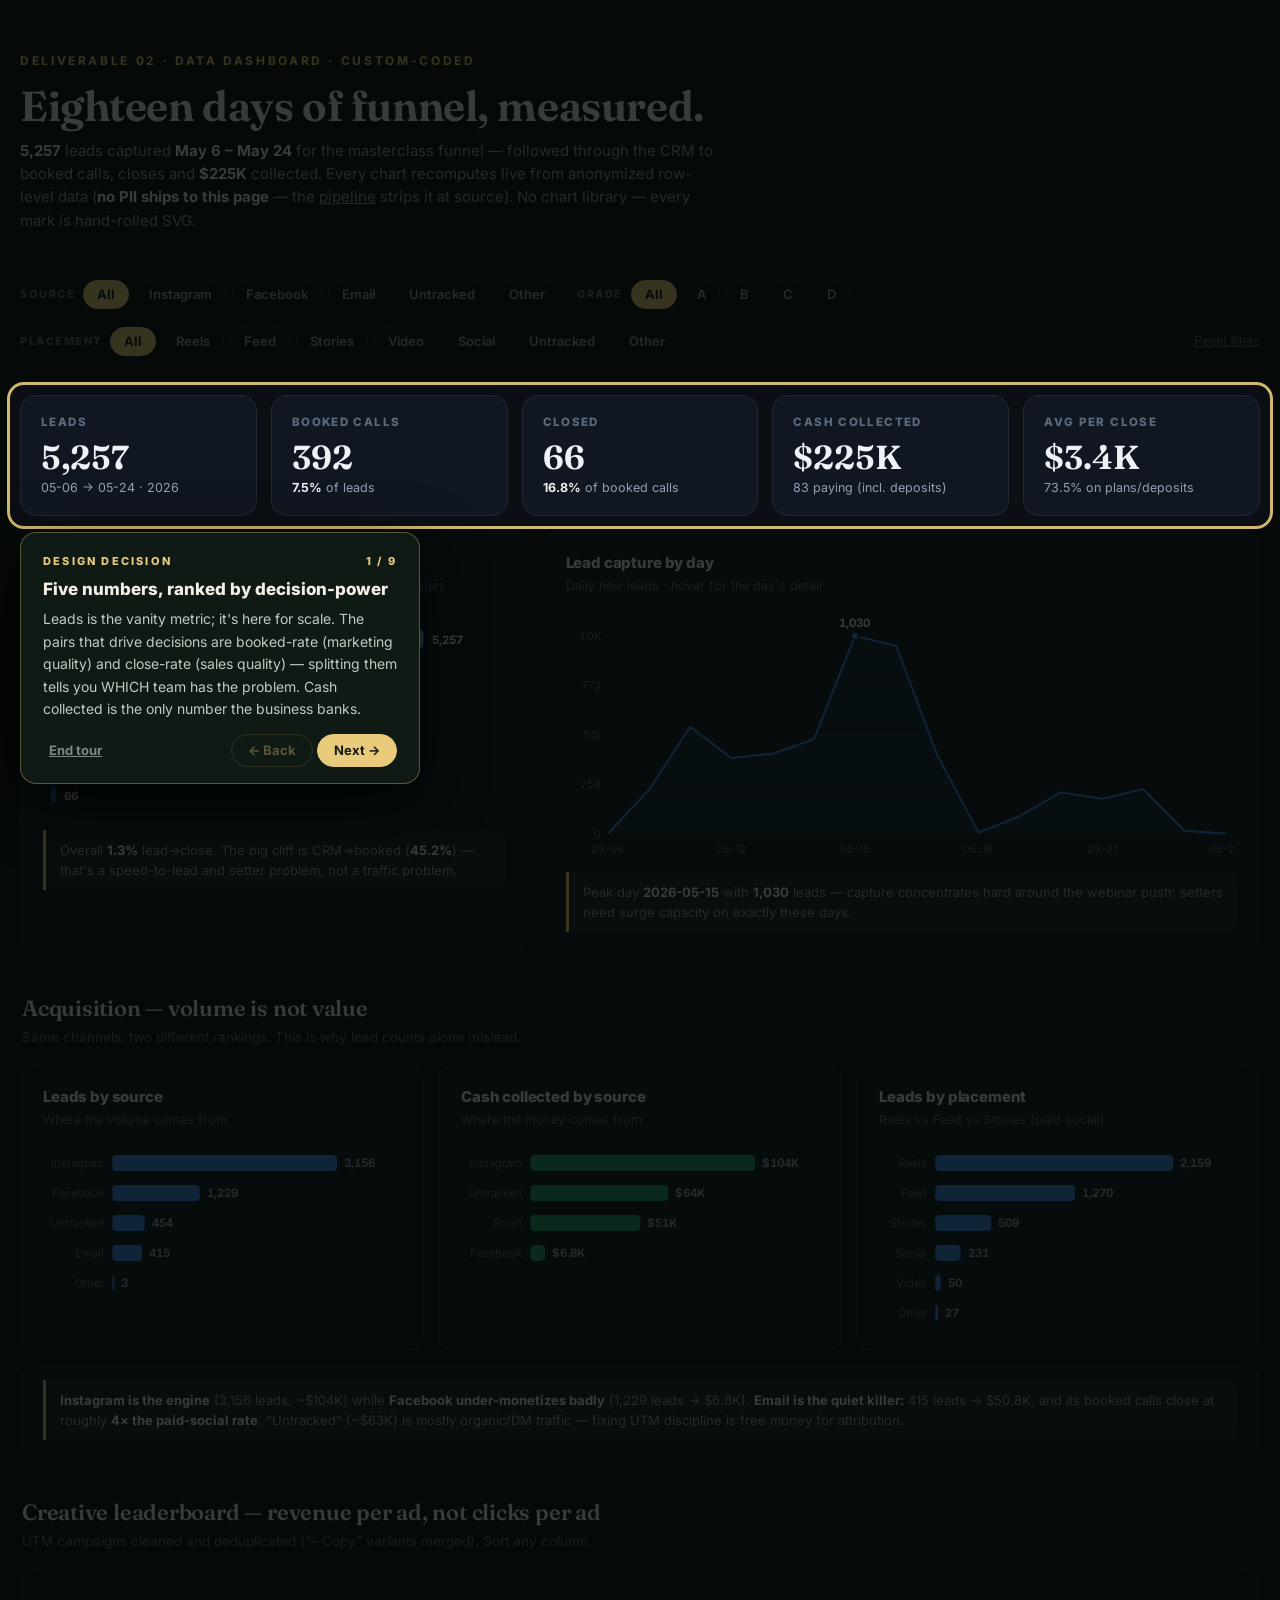
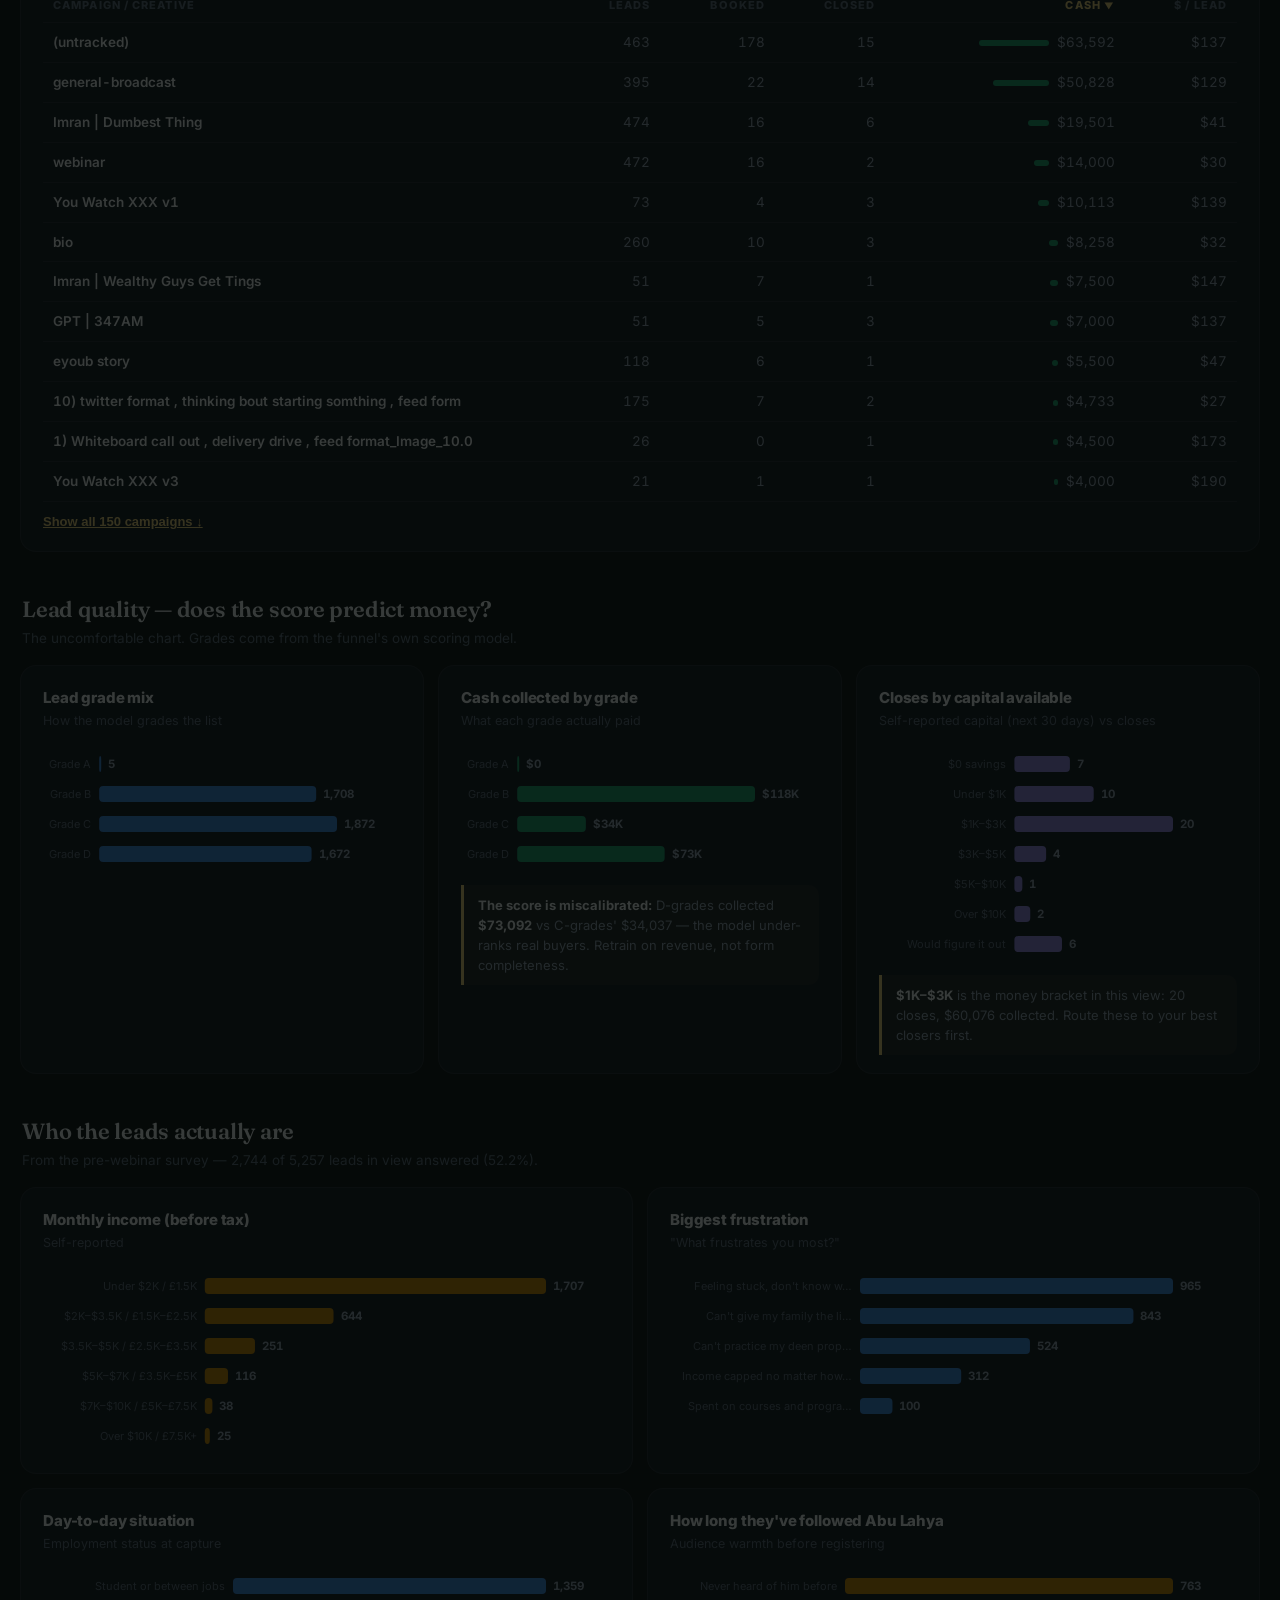
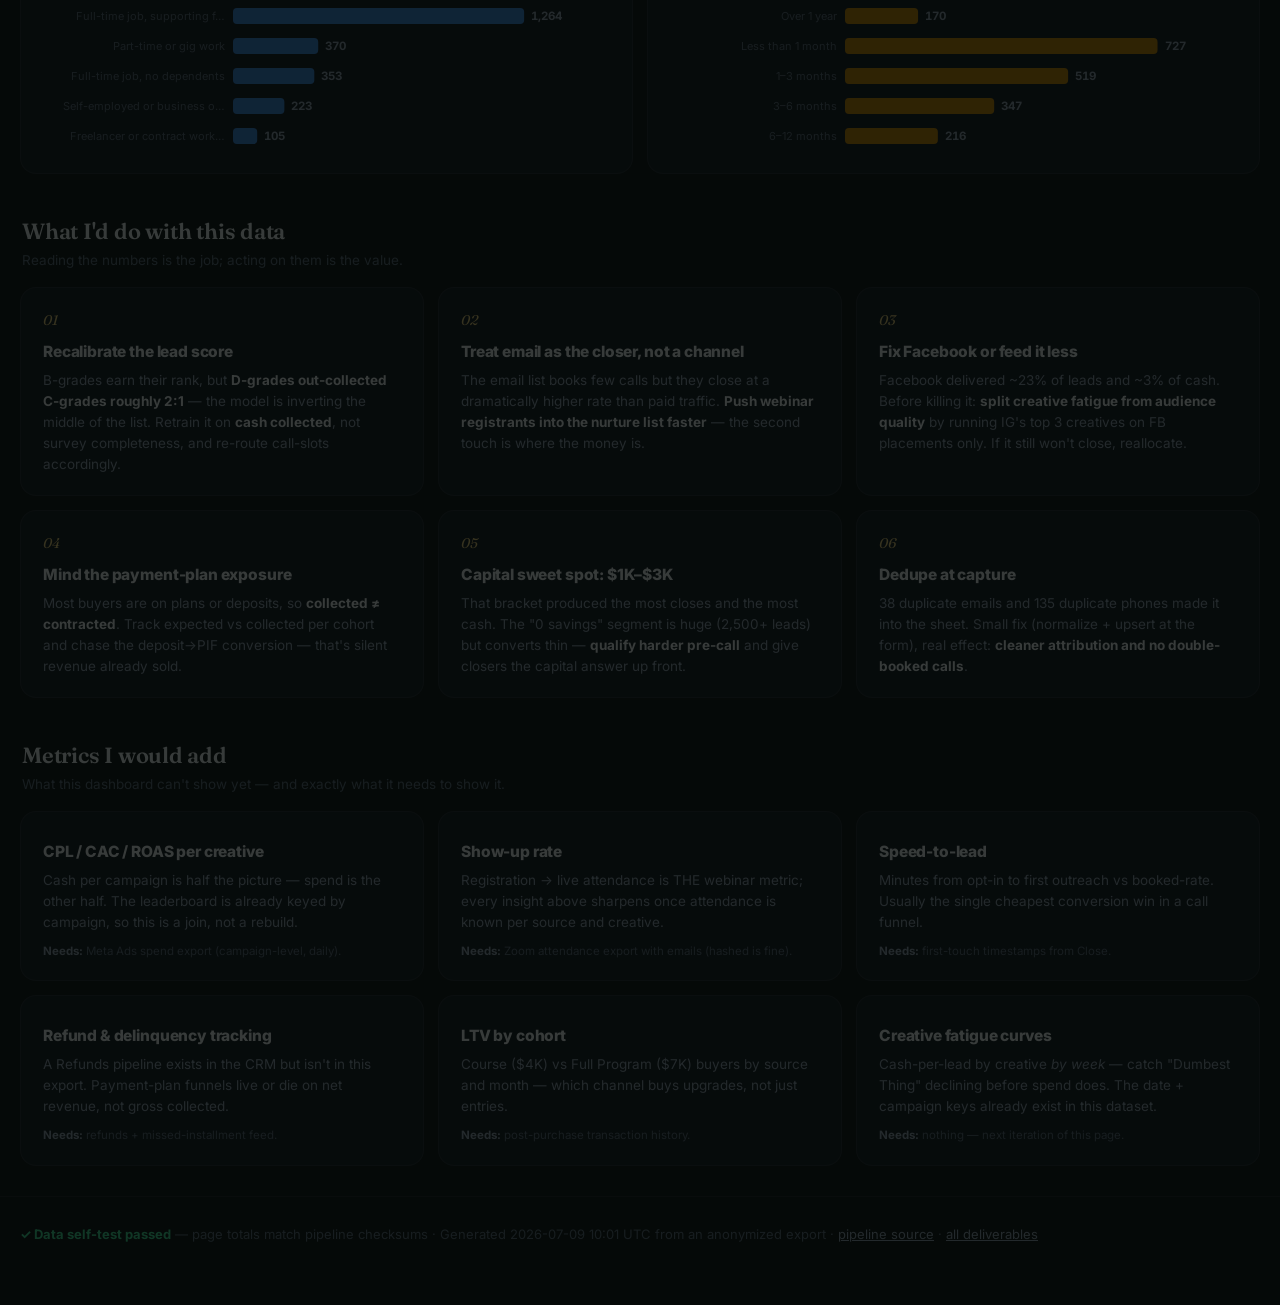
==== site/dashboard/index.html @ 928bebb8 "Dashboard (deliverable 2): custom-coded funnel analytics over anonymized data - pipeline/build_dashb" ====
<!doctype html>
<html lang="en">
<head>
<!--
  Deliverable 02 — Funnel dashboard (custom-coded)
  No chart library, no framework: hand-rolled SVG charts over an anonymized
  row-level dataset (see ../../pipeline/build_dashboard_data.py — PII never
  enters this public repo). All aggregation happens client-side, so the
  filters recompute every chart from raw rows. Palette validated for CVD
  and contrast against this surface with the six-checks validator.
-->
<meta charset="utf-8">
<meta name="viewport" content="width=device-width, initial-scale=1">
<title>Funnel Dashboard — 18 Days, Measured</title>
<meta name="description" content="Interactive funnel dashboard: 5,257 leads, revenue attribution by creative, lead-quality calibration and audience insights — built from scratch.">
<link rel="icon" href="data:image/svg+xml,%3Csvg xmlns='http://www.w3.org/2000/svg' viewBox='0 0 32 32'%3E%3Crect width='32' height='32' rx='7' fill='%230b0f14'/%3E%3Cpath d='M7 22V13m6 9V8m6 14v-6m6 6V11' stroke='%23e9cb7b' stroke-width='3' stroke-linecap='round'/%3E%3C/svg%3E">
<link rel="preconnect" href="https://fonts.googleapis.com">
<link rel="preconnect" href="https://fonts.gstatic.com" crossorigin>
<link href="https://fonts.googleapis.com/css2?family=Fraunces:opsz,wght@9..144,500;9..144,640&family=Inter:wght@400;500;600;700;800&display=swap" rel="stylesheet">
<link rel="stylesheet" href="../landing-page/shared/tour.css">
<style>
:root{
  --bg:#0b0f14; --panel:#111722; --panel-2:#0d1320;
  --ink:#eef1f6; --sec:#93a0b4; --faint:#5c6a7e;
  --accent:#e9cb7b;
  --blue:#3987e5; --aqua:#199e70; --amber:#c98500; --violet:#9085e9; --red:#e66767;
  --line:rgba(233,203,123,.16); --hair:rgba(238,241,246,.07);
  --up:#3ddc97; --down:#e66767;
}
*{box-sizing:border-box;margin:0;padding:0}
html{scroll-behavior:smooth}
@media (prefers-reduced-motion:reduce){html{scroll-behavior:auto}*{animation:none!important;transition:none!important}}
body{background:var(--bg);color:var(--ink);font-family:"Inter",-apple-system,sans-serif;font-size:15.5px;line-height:1.55;-webkit-font-smoothing:antialiased}
svg{display:block}
a{color:inherit}
.wrap{width:min(1240px,100% - 40px);margin-inline:auto}
:focus-visible{outline:2px solid var(--accent);outline-offset:2px;border-radius:4px}

header.page{padding:52px 0 10px}
.eyebrow{font-size:12px;font-weight:700;letter-spacing:.22em;text-transform:uppercase;color:var(--accent)}
h1{font-family:"Fraunces",Georgia,serif;font-weight:640;font-size:clamp(28px,4.2vw,42px);line-height:1.1;letter-spacing:-.01em;margin:12px 0 10px}
.lede{color:var(--sec);max-width:78ch;font-size:15px}
.lede b{color:var(--ink)}

/* filters */
.filters{position:sticky;top:0;z-index:40;background:rgba(11,15,20,.92);backdrop-filter:blur(10px);border-bottom:1px solid var(--hair);padding:12px 0;margin-top:26px}
.filters .row{display:flex;gap:18px;align-items:center;flex-wrap:wrap}
.fgroup{display:flex;gap:6px;align-items:center;flex-wrap:wrap}
.fgroup .lbl{font-size:11px;font-weight:800;letter-spacing:.14em;text-transform:uppercase;color:var(--faint);margin-right:2px}
.chip{font:600 13px/1 "Inter",sans-serif;color:var(--sec);background:none;border:1px solid var(--hair);border-radius:999px;padding:7px 13px;cursor:pointer;transition:all .12s ease}
.chip:hover{color:var(--ink);border-color:var(--line)}
.chip.on{color:#0d1320;background:var(--accent);border-color:var(--accent);font-weight:700}
.reset{margin-left:auto;font-size:12.5px;color:var(--faint);background:none;border:none;cursor:pointer;text-decoration:underline}
.reset:hover{color:var(--sec)}

/* grid + cards */
main{padding:26px 0 30px;display:grid;grid-template-columns:repeat(12,1fr);gap:14px}
.card{grid-column:span 12;background:var(--panel);border:1px solid var(--hair);border-radius:16px;padding:20px 22px 18px;min-width:0}
.card h2{font-size:15px;font-weight:800;letter-spacing:-.01em}
.card .sub{font-size:12.5px;color:var(--faint);margin:2px 0 14px}
.card .insight{margin-top:12px;padding:10px 14px;border-left:3px solid var(--accent);background:rgba(233,203,123,.05);border-radius:0 10px 10px 0;font-size:13px;color:var(--sec)}
.card .insight b{color:var(--ink)}
.span3{grid-column:span 3}.span4{grid-column:span 4}.span5{grid-column:span 5}
.span6{grid-column:span 6}.span7{grid-column:span 7}.span8{grid-column:span 8}

/* KPI tiles */
.kpis{grid-column:span 12;display:grid;grid-template-columns:repeat(5,1fr);gap:14px}
.kpi{background:var(--panel);border:1px solid var(--hair);border-radius:16px;padding:18px 20px}
.kpi .k{font-size:11.5px;font-weight:800;letter-spacing:.12em;text-transform:uppercase;color:var(--faint)}
.kpi .v{font-family:"Fraunces",Georgia,serif;font-weight:640;font-size:clamp(26px,2.6vw,34px);line-height:1.15;margin:6px 0 2px;font-variant-numeric:tabular-nums}
.kpi .s{font-size:12.5px;color:var(--sec)}
.kpi .s b{color:var(--ink)}

/* section headers */
.sect{grid-column:span 12;padding:26px 2px 2px}
.sect h2{font-family:"Fraunces",Georgia,serif;font-weight:600;font-size:22px;letter-spacing:-.01em}
.sect p{font-size:13.5px;color:var(--faint);margin-top:2px}

/* charts */
.chart{position:relative}
.chart svg text{font-family:"Inter",sans-serif}
.axis{font-size:11px;fill:var(--faint)}
.dlabel{font-size:11.5px;font-weight:700;fill:var(--ink);font-variant-numeric:tabular-nums}
.dlabel.out{fill:var(--sec)}
.gridline{stroke:var(--hair);stroke-width:1}
.baseline{stroke:rgba(238,241,246,.16);stroke-width:1}

/* tooltip */
#tip{position:fixed;z-index:80;pointer-events:none;background:#0d1320;border:1px solid var(--line);border-radius:10px;padding:9px 12px;font-size:12.5px;color:var(--sec);box-shadow:0 10px 34px rgba(0,0,0,.5);opacity:0;transition:opacity .1s ease;max-width:280px}
#tip b{color:var(--ink);font-variant-numeric:tabular-nums}
#tip .t{font-weight:700;color:var(--ink);display:block;margin-bottom:2px}

/* leaderboard table */
.tablewrap{overflow-x:auto}
table{width:100%;border-collapse:collapse;font-size:13.5px;min-width:760px}
th{font-size:11px;font-weight:800;letter-spacing:.1em;text-transform:uppercase;color:var(--faint);text-align:right;padding:8px 10px;border-bottom:1px solid var(--hair);cursor:pointer;user-select:none;white-space:nowrap}
th:first-child{text-align:left}
th.on{color:var(--accent)}
th .dir{font-size:9px}
td{padding:9px 10px;border-bottom:1px solid var(--hair);text-align:right;font-variant-numeric:tabular-nums;color:var(--sec);white-space:nowrap}
td:first-child{text-align:left;color:var(--ink);font-weight:600;max-width:340px;overflow:hidden;text-overflow:ellipsis}
td .bar{display:inline-block;height:6px;border-radius:3px;background:var(--aqua);margin-right:8px;vertical-align:middle}
tr:hover td{background:rgba(238,241,246,.02)}
.showmore{margin-top:12px;font-size:13px;font-weight:700;color:var(--accent);background:none;border:none;cursor:pointer;text-decoration:underline}

/* insight + metric cards */
.cards3{grid-column:span 12;display:grid;grid-template-columns:repeat(3,1fr);gap:14px}
.icard{background:var(--panel);border:1px solid var(--hair);border-radius:16px;padding:20px 22px}
.icard .n{font-family:"Fraunces",serif;font-style:italic;color:var(--accent);font-size:14px}
.icard h3{font-size:15.5px;font-weight:800;margin:8px 0 6px;letter-spacing:-.01em}
.icard p{font-size:13.5px;color:var(--sec)}
.icard p b{color:var(--ink)}
.icard .req{margin-top:10px;font-size:11.5px;color:var(--faint)}
.icard .req b{color:var(--sec);font-weight:700}

footer{border-top:1px solid var(--hair);padding:26px 0 60px;color:var(--faint);font-size:13px;line-height:1.7}
footer .ok{color:var(--up);font-weight:700}
footer a{color:var(--sec)}

@media (max-width:1020px){
  .kpis{grid-template-columns:repeat(2,1fr) repeat(2,1fr)}
  .kpis{grid-template-columns:1fr 1fr}
  .span3,.span4,.span5,.span6,.span7,.span8{grid-column:span 12}
  .cards3{grid-template-columns:1fr}
}
</style>
</head>
<body>

<header class="page wrap">
  <p class="eyebrow">Deliverable 02 · Data Dashboard · Custom-coded</p>
  <h1>Eighteen days of funnel, measured.</h1>
  <p class="lede">
    <b id="m-leads-h">5,257</b> leads captured <b id="m-range">May 6 – 24</b> for the masterclass funnel —
    followed through the CRM to booked calls, closes and <b id="m-cash-h">$225K</b> collected.
    Every chart recomputes live from anonymized row-level data (<b>no PII ships to this page</b> — the
    <a href="https://github.com/Kalajar2000/test-task-upwork/blob/claude/upwork-lead-gen-system-oouaha/pipeline/build_dashboard_data.py">pipeline</a> strips it at source).
    No chart library — every mark is hand-rolled SVG.
  </p>
</header>

<div class="filters">
  <div class="wrap row">
    <div class="fgroup" id="f-source"><span class="lbl">Source</span></div>
    <div class="fgroup" id="f-grade"><span class="lbl">Grade</span></div>
    <div class="fgroup" id="f-medium"><span class="lbl">Placement</span></div>
    <button class="reset" id="f-reset">Reset filters</button>
  </div>
</div>

<main class="wrap">

  <!-- KPI row -->
  <div class="kpis" id="kpis"></div>

  <!-- funnel + time -->
  <div class="card span5" id="c-funnel">
    <h2>The funnel</h2>
    <p class="sub">Lead → CRM → booked call → closed · conversion between stages</p>
    <div class="chart" id="ch-funnel"></div>
    <p class="insight" id="in-funnel"></p>
  </div>
  <div class="card span7" id="c-daily">
    <h2>Lead capture by day</h2>
    <p class="sub">Daily new leads · hover for the day's detail</p>
    <div class="chart" id="ch-daily"></div>
    <p class="insight" id="in-daily"></p>
  </div>

  <!-- acquisition -->
  <div class="sect"><h2>Acquisition — volume is not value</h2><p>Same channels, two different rankings. This is why lead counts alone mislead.</p></div>
  <div class="card span4">
    <h2>Leads by source</h2>
    <p class="sub">Where the volume comes from</p>
    <div class="chart" id="ch-src-leads"></div>
  </div>
  <div class="card span4">
    <h2>Cash collected by source</h2>
    <p class="sub">Where the money comes from</p>
    <div class="chart" id="ch-src-cash"></div>
  </div>
  <div class="card span4">
    <h2>Leads by placement</h2>
    <p class="sub">Reels vs Feed vs Stories (paid social)</p>
    <div class="chart" id="ch-medium"></div>
  </div>
  <div class="card" id="c-srcinsight" style="padding-top:14px;padding-bottom:14px">
    <p class="insight" id="in-source" style="margin-top:0"></p>
  </div>

  <!-- creative leaderboard -->
  <div class="sect"><h2>Creative leaderboard — revenue per ad, not clicks per ad</h2><p>UTM campaigns cleaned and deduplicated ("– Copy" variants merged). Sort any column.</p></div>
  <div class="card" id="c-board">
    <div class="tablewrap"><table id="board"></table></div>
    <button class="showmore" id="board-more">Show all campaigns ↓</button>
  </div>

  <!-- lead quality -->
  <div class="sect"><h2>Lead quality — does the score predict money?</h2><p>The uncomfortable chart. Grades come from the funnel's own scoring model.</p></div>
  <div class="card span4">
    <h2>Lead grade mix</h2>
    <p class="sub">How the model grades the list</p>
    <div class="chart" id="ch-grades"></div>
  </div>
  <div class="card span4">
    <h2>Cash collected by grade</h2>
    <p class="sub">What each grade actually paid</p>
    <div class="chart" id="ch-grade-cash"></div>
    <p class="insight" id="in-grade"></p>
  </div>
  <div class="card span4">
    <h2>Closes by capital available</h2>
    <p class="sub">Self-reported capital (next 30 days) vs closes</p>
    <div class="chart" id="ch-capital"></div>
    <p class="insight" id="in-capital"></p>
  </div>

  <!-- audience -->
  <div class="sect"><h2>Who the leads actually are</h2><p id="survey-n">From the pre-webinar survey.</p></div>
  <div class="card span6">
    <h2>Monthly income (before tax)</h2>
    <p class="sub">Self-reported</p>
    <div class="chart" id="ch-income"></div>
  </div>
  <div class="card span6">
    <h2>Biggest frustration</h2>
    <p class="sub">"What frustrates you most?"</p>
    <div class="chart" id="ch-frust"></div>
  </div>
  <div class="card span6">
    <h2>Day-to-day situation</h2>
    <p class="sub">Employment status at capture</p>
    <div class="chart" id="ch-day"></div>
  </div>
  <div class="card span6">
    <h2>How long they've followed Abu Lahya</h2>
    <p class="sub">Audience warmth before registering</p>
    <div class="chart" id="ch-follow"></div>
  </div>

  <!-- what I'd do -->
  <div class="sect"><h2>What I'd do with this data</h2><p>Reading the numbers is the job; acting on them is the value.</p></div>
  <div class="cards3">
    <div class="icard"><span class="n">01</span><h3>Recalibrate the lead score</h3>
      <p>B-grades earn their rank, but <b>D-grades out-collected C-grades roughly 2:1</b> — the model is inverting the middle of the list. Retrain it on <b>cash collected</b>, not survey completeness, and re-route call-slots accordingly.</p></div>
    <div class="icard"><span class="n">02</span><h3>Treat email as the closer, not a channel</h3>
      <p>The email list books few calls but they close at a dramatically higher rate than paid traffic. <b>Push webinar registrants into the nurture list faster</b> — the second touch is where the money is.</p></div>
    <div class="icard"><span class="n">03</span><h3>Fix Facebook or feed it less</h3>
      <p>Facebook delivered ~23% of leads and ~3% of cash. Before killing it: <b>split creative fatigue from audience quality</b> by running IG's top 3 creatives on FB placements only. If it still won't close, reallocate.</p></div>
    <div class="icard"><span class="n">04</span><h3>Mind the payment-plan exposure</h3>
      <p>Most buyers are on plans or deposits, so <b>collected ≠ contracted</b>. Track expected vs collected per cohort and chase the deposit→PIF conversion — that's silent revenue already sold.</p></div>
    <div class="icard"><span class="n">05</span><h3>Capital sweet spot: $1K–$3K</h3>
      <p>That bracket produced the most closes and the most cash. The "0 savings" segment is huge (2,500+ leads) but converts thin — <b>qualify harder pre-call</b> and give closers the capital answer up front.</p></div>
    <div class="icard"><span class="n">06</span><h3>Dedupe at capture</h3>
      <p><span id="m-dupes">38 duplicate emails and 135 duplicate phones</span> made it into the sheet. Small fix (normalize + upsert at the form), real effect: <b>cleaner attribution and no double-booked calls</b>.</p></div>
  </div>

  <!-- metrics I'd add -->
  <div class="sect"><h2>Metrics I would add</h2><p>What this dashboard can't show yet — and exactly what it needs to show it.</p></div>
  <div class="cards3">
    <div class="icard"><h3>CPL / CAC / ROAS per creative</h3><p>Cash per campaign is half the picture — spend is the other half. The leaderboard is already keyed by campaign, so this is a join, not a rebuild.</p><p class="req"><b>Needs:</b> Meta Ads spend export (campaign-level, daily).</p></div>
    <div class="icard"><h3>Show-up rate</h3><p>Registration → live attendance is THE webinar metric; every insight above sharpens once attendance is known per source and creative.</p><p class="req"><b>Needs:</b> Zoom attendance export with emails (hashed is fine).</p></div>
    <div class="icard"><h3>Speed-to-lead</h3><p>Minutes from opt-in to first outreach vs booked-rate. Usually the single cheapest conversion win in a call funnel.</p><p class="req"><b>Needs:</b> first-touch timestamps from Close.</p></div>
    <div class="icard"><h3>Refund & delinquency tracking</h3><p>A Refunds pipeline exists in the CRM but isn't in this export. Payment-plan funnels live or die on net revenue, not gross collected.</p><p class="req"><b>Needs:</b> refunds + missed-installment feed.</p></div>
    <div class="icard"><h3>LTV by cohort</h3><p>Course ($4K) vs Full Program ($7K) buyers by source and month — which channel buys upgrades, not just entries.</p><p class="req"><b>Needs:</b> post-purchase transaction history.</p></div>
    <div class="icard"><h3>Creative fatigue curves</h3><p>Cash-per-lead by creative <i>by week</i> — catch "Dumbest Thing" declining before spend does. The date + campaign keys already exist in this dataset.</p><p class="req"><b>Needs:</b> nothing — next iteration of this page.</p></div>
  </div>

</main>

<footer>
  <div class="wrap">
    <span id="selftest">Running data self-test…</span> ·
    Generated <span id="m-gen"></span> from an anonymized export ·
    <a href="https://github.com/Kalajar2000/test-task-upwork/blob/claude/upwork-lead-gen-system-oouaha/pipeline/build_dashboard_data.py">pipeline source</a> ·
    <a href="../">all deliverables</a>
  </div>
</footer>

<div id="tip"></div>

<script>
(async function(){
"use strict";

/* ============ data ============ */
const DATA = await fetch("./data.json").then(r => r.json());
const ROWS = DATA.rows, META = DATA.meta;

/* self-test: page must agree with the pipeline */
(function selfTest(){
  const c = META.checksum;
  const ok = ROWS.length === c.leads
    && ROWS.reduce((a,r)=>a+r.bk,0) === c.booked
    && ROWS.reduce((a,r)=>a+r.cl,0) === c.closed
    && Math.round(ROWS.reduce((a,r)=>a+r.cash,0)) === c.cash;
  const el = document.getElementById("selftest");
  el.innerHTML = ok ? '<span class="ok">✓ Data self-test passed</span> — page totals match pipeline checksums'
                    : '⚠ Data self-test FAILED — totals differ from pipeline checksums';
})();

document.getElementById("m-gen").textContent = META.generated_utc;
document.getElementById("m-dupes").textContent =
  META.dupes.emails + " duplicate emails and " + META.dupes.phones + " duplicate phones";

/* ============ helpers ============ */
const fmt = n => n.toLocaleString("en-US");
const money = n => "$" + Math.round(n).toLocaleString("en-US");
const moneyK = n => n >= 1000 ? "$" + (n/1000).toFixed(n >= 10000 ? 0 : 1) + "K" : "$" + Math.round(n);
const pct = (a,b) => b ? (100*a/b).toFixed(1) + "%" : "–";
const esc = s => String(s).replace(/[&<>"]/g, c => ({"&":"&amp;","<":"&lt;",">":"&gt;",'"':"&quot;"}[c]));
const BLUE="#3987e5", AQUA="#199e70", AMBER="#c98500", VIOLET="#9085e9";
const ORDINAL=["#86b6ef","#5598e7","#3987e5","#256abf"]; // dark-safe ordinal ramp

/* tooltip */
const tip = document.getElementById("tip");
function showTip(html, x, y){
  tip.innerHTML = html; tip.style.opacity = 1;
  const w = tip.offsetWidth, h = tip.offsetHeight;
  tip.style.left = Math.min(x + 14, innerWidth - w - 10) + "px";
  tip.style.top  = (y - h - 12 < 8 ? y + 16 : y - h - 12) + "px";
}
const hideTip = () => tip.style.opacity = 0;

/* generic horizontal bar chart */
function barsH(el, items, opts={}){
  const o = Object.assign({color:BLUE, vfmt:fmt, height:null, tip:null}, opts);
  const W = el.clientWidth || 400, rowH = 30, pad = 4;
  const H = o.height || items.length * rowH + pad*2;
  const max = Math.max(...items.map(i=>i.v), 1);
  const labelW = Math.min(190, Math.max(...items.map(i=>i.label.length))*6.6+10);
  const barMax = W - labelW - 64;
  let s = `<svg viewBox="0 0 ${W} ${H}" width="100%" role="img">`;
  items.forEach((it,i)=>{
    const y = pad + i*rowH, bw = Math.max(2, it.v/max*barMax);
    s += `<text class="axis" x="${labelW-8}" y="${y+rowH/2+4}" text-anchor="end">${esc(it.label.length>28?it.label.slice(0,27)+"…":it.label)}</text>`;
    s += `<rect data-i="${i}" x="${labelW}" y="${y+7}" width="${bw}" height="${rowH-14}" rx="4" fill="${it.color||o.color}"/>`;
    s += `<text class="dlabel out" x="${labelW+bw+7}" y="${y+rowH/2+4}">${o.vfmt(it.v)}</text>`;
  });
  s += `</svg>`;
  el.innerHTML = s;
  el.querySelectorAll("rect").forEach(r=>{
    r.addEventListener("mousemove", e=>{
      const it = items[+r.dataset.i];
      showTip(o.tip ? o.tip(it) : `<span class="t">${esc(it.label)}</span><b>${o.vfmt(it.v)}</b>`, e.clientX, e.clientY);
    });
    r.addEventListener("mouseleave", hideTip);
  });
}

/* funnel (horizontal ordinal bars with stage conversion) */
function funnel(el, stages){
  const W = el.clientWidth || 400, rowH = 52, H = stages.length*rowH;
  const max = stages[0].v || 1, labelW = 8, barMax = W - 90;
  let s = `<svg viewBox="0 0 ${W} ${H}" width="100%" role="img">`;
  stages.forEach((st,i)=>{
    const y = i*rowH, bw = Math.max(3, st.v/max*barMax);
    s += `<text class="axis" x="${labelW}" y="${y+13}">${esc(st.label)}${i>0?` · <tspan class="axis" fill="#93a0b4">${pct(st.v, stages[i-1].v)} of prev</tspan>`:""}</text>`;
    s += `<rect data-i="${i}" x="${labelW}" y="${y+20}" width="${bw}" height="18" rx="4" fill="${ORDINAL[i]}"/>`;
    s += `<text class="dlabel" x="${labelW+bw+8}" y="${y+34}">${fmt(st.v)}</text>`;
  });
  s += `</svg>`;
  el.innerHTML = s;
  el.querySelectorAll("rect").forEach(r=>{
    r.addEventListener("mousemove", e=>{
      const i = +r.dataset.i, st = stages[i];
      showTip(`<span class="t">${esc(st.label)}</span><b>${fmt(st.v)}</b> leads${i>0?`<br>${pct(st.v,stages[i-1].v)} of previous stage<br>${pct(st.v,stages[0].v)} of all leads`:""}`, e.clientX, e.clientY);
    });
    r.addEventListener("mouseleave", hideTip);
  });
}

/* daily line/area with crosshair */
function lineChart(el, pts){
  const W = el.clientWidth || 640, H = 250, padL = 42, padR = 12, padT = 26, padB = 26;
  const max = Math.max(...pts.map(p=>p.v), 1);
  const iw = W - padL - padR, ih = H - padT - padB;
  const x = i => padL + (pts.length===1 ? iw/2 : i/(pts.length-1)*iw);
  const y = v => padT + ih - v/max*ih;
  const ticks = 4;
  let s = `<svg viewBox="0 0 ${W} ${H}" width="100%" role="img">`;
  for(let t=0;t<=ticks;t++){
    const v = max*t/ticks, yy = y(v);
    s += `<line class="gridline" x1="${padL}" x2="${W-padR}" y1="${yy}" y2="${yy}"/>`;
    s += `<text class="axis" x="${padL-7}" y="${yy+4}" text-anchor="end">${v>=1000?(v/1000).toFixed(1)+"K":Math.round(v)}</text>`;
  }
  const path = pts.map((p,i)=>`${i?"L":"M"}${x(i).toFixed(1)},${y(p.v).toFixed(1)}`).join("");
  s += `<path d="${path}L${x(pts.length-1)},${y(0)}L${x(0)},${y(0)}Z" fill="${BLUE}" opacity=".12"/>`;
  s += `<path d="${path}" fill="none" stroke="${BLUE}" stroke-width="2" stroke-linejoin="round"/>`;
  pts.forEach((p,i)=>{ if(p.v===max) s += `<circle cx="${x(i)}" cy="${y(p.v)}" r="4" fill="${BLUE}" stroke="var(--panel)" stroke-width="2"/><text class="dlabel" x="${x(i)}" y="${y(p.v)-9}" text-anchor="middle">${fmt(p.v)}</text>`; });
  const lblEvery = Math.ceil(pts.length/7);
  pts.forEach((p,i)=>{ if(i%lblEvery===0||i===pts.length-1) s += `<text class="axis" x="${x(i)}" y="${H-7}" text-anchor="middle">${p.label.slice(5)}</text>`; });
  s += `<line id="ch-cross" x1="0" x2="0" y1="${padT}" y2="${padT+ih}" stroke="rgba(238,241,246,.25)" stroke-width="1" opacity="0"/>`;
  s += `<circle id="ch-dot" r="4" fill="${BLUE}" stroke="#0b0f14" stroke-width="2" opacity="0"/>`;
  s += `<rect x="${padL}" y="${padT}" width="${iw}" height="${ih}" fill="transparent"/>`;
  s += `</svg>`;
  el.innerHTML = s;
  const svg = el.querySelector("svg"), cross = el.querySelector("#ch-cross"), dot = el.querySelector("#ch-dot");
  const hit = el.querySelector("rect[fill='transparent']");
  hit.addEventListener("mousemove", e=>{
    const box = svg.getBoundingClientRect();
    const px = (e.clientX - box.left) * (W/box.width);
    const i = Math.max(0, Math.min(pts.length-1, Math.round((px-padL)/iw*(pts.length-1))));
    const p = pts[i];
    cross.setAttribute("x1",x(i)); cross.setAttribute("x2",x(i)); cross.setAttribute("opacity",1);
    dot.setAttribute("cx",x(i)); dot.setAttribute("cy",y(p.v)); dot.setAttribute("opacity",1);
    showTip(`<span class="t">${p.label}</span><b>${fmt(p.v)}</b> leads captured${p.cash?`<br>${money(p.cash)} eventually collected from this day's leads`:""}`, e.clientX, e.clientY);
  });
  hit.addEventListener("mouseleave", ()=>{ cross.setAttribute("opacity",0); dot.setAttribute("opacity",0); hideTip(); });
}

/* ============ filters ============ */
const state = { s:"All", g:"All", m:"All" };
const SOURCES = ["All","Instagram","Facebook","Email","Untracked","Other"];
const GRADES  = ["All","A","B","C","D"];
const MEDIUMS = ["All","Reels","Feed","Stories","Video","Social","Untracked","Other"];

function chips(elId, values, key){
  const host = document.getElementById(elId);
  values.forEach(v=>{
    const b = document.createElement("button");
    b.className = "chip" + (state[key]===v ? " on" : "");
    b.textContent = v;
    b.addEventListener("click", ()=>{ state[key]=v; syncChips(); render(); });
    host.appendChild(b);
  });
}
function syncChips(){
  [["f-source",SOURCES,"s"],["f-grade",GRADES,"g"],["f-medium",MEDIUMS,"m"]].forEach(([id,vals,key])=>{
    [...document.getElementById(id).querySelectorAll(".chip")].forEach((c,i)=>
      c.classList.toggle("on", state[key]===vals[i]));
  });
}
chips("f-source",SOURCES,"s"); chips("f-grade",GRADES,"g"); chips("f-medium",MEDIUMS,"m");
document.getElementById("f-reset").addEventListener("click", ()=>{ state.s=state.g=state.m="All"; syncChips(); render(); });

const filtered = () => ROWS.filter(r =>
  (state.s==="All" || r.s===state.s) &&
  (state.g==="All" || r.g===state.g) &&
  (state.m==="All" || r.m===state.m));

/* ============ render ============ */
let sortKey = "cash", sortDir = -1, showAll = false;

function render(){
  const rows = filtered();
  const sum = k => rows.reduce((a,r)=>a+(r[k]||0),0);
  const leads = rows.length, crm = sum("crm"), booked = sum("bk"), closed = sum("cl"), cash = sum("cash");
  const buyers = rows.filter(r=>r.cash>0).length;

  /* KPIs */
  const plans = rows.filter(r=>r.pay && /plan|deposit/i.test(r.pay)).length;
  document.getElementById("kpis").innerHTML = [
    ["Leads", fmt(leads), `${META.date_min.slice(5)} → ${META.date_max.slice(5)} · 2026`],
    ["Booked calls", fmt(booked), `<b>${pct(booked,leads)}</b> of leads`],
    ["Closed", fmt(closed), `<b>${pct(closed,booked)}</b> of booked calls`],
    ["Cash collected", moneyK(cash), `${fmt(buyers)} paying (incl. deposits)`],
    ["Avg per close", closed?moneyK(cash/closed):"–", plans?`${pct(plans,buyers||1)} on plans/deposits`:"—"],
  ].map(([k,v,s])=>`<div class="kpi"><div class="k">${k}</div><div class="v">${v}</div><div class="s">${s}</div></div>`).join("");

  /* funnel */
  funnel(document.getElementById("ch-funnel"), [
    {label:"Leads captured", v:leads},
    {label:"Pushed to CRM", v:crm},
    {label:"Booked a call", v:booked},
    {label:"Closed", v:closed},
  ]);
  document.getElementById("in-funnel").innerHTML =
    `Overall <b>${pct(closed,leads)}</b> lead→close. The big cliff is CRM→booked (<b>${pct(booked,crm)}</b>) — that's a speed-to-lead and setter problem, not a traffic problem.`;

  /* daily */
  const byDay = {};
  rows.forEach(r=>{ if(!r.d) return; byDay[r.d] = byDay[r.d]||{v:0,cash:0}; byDay[r.d].v++; byDay[r.d].cash+=r.cash; });
  const days = Object.keys(byDay).sort().map(d=>({label:d, v:byDay[d].v, cash:byDay[d].cash}));
  if(days.length) lineChart(document.getElementById("ch-daily"), days);
  const peak = days.reduce((a,b)=>b.v>a.v?b:a, {v:0,label:"–"});
  document.getElementById("in-daily").innerHTML =
    `Peak day <b>${peak.label}</b> with <b>${fmt(peak.v)}</b> leads — capture concentrates hard around the webinar push; setters need surge capacity on exactly these days.`;

  /* by source (two charts, one measure each — never a dual axis) */
  const agg = (key, val) => {
    const m = {};
    rows.forEach(r=>{ const k=r[key]||"—"; m[k]=(m[k]||0)+(val?val(r):1); });
    return Object.entries(m).map(([label,v])=>({label,v})).sort((a,b)=>b.v-a.v);
  };
  barsH(document.getElementById("ch-src-leads"), agg("s").slice(0,6), {color:BLUE});
  barsH(document.getElementById("ch-src-cash"), agg("s", r=>r.cash).filter(i=>i.v>0).slice(0,6), {color:AQUA, vfmt:moneyK});
  barsH(document.getElementById("ch-medium"), agg("m").filter(i=>i.label!=="Untracked").slice(0,6), {color:BLUE});
  if(state.s==="All" && state.g==="All" && state.m==="All"){
    document.getElementById("in-source").innerHTML =
      `<b>Instagram is the engine</b> (3,156 leads, ~$104K) while <b>Facebook under-monetizes badly</b> (1,229 leads → $6.8K). ` +
      `<b>Email is the quiet killer:</b> 415 leads → $50.8K, and its booked calls close at roughly <b>4× the paid-social rate</b>. ` +
      `"Untracked" (~$63K) is mostly organic/DM traffic — fixing UTM discipline is free money for attribution.`;
  } else {
    const srcCash = agg("s", r=>r.cash);
    document.getElementById("in-source").innerHTML =
      `Filtered view: <b>${fmt(leads)}</b> leads → <b>${money(cash)}</b>. Top source in view: <b>${srcCash[0]?esc(srcCash[0].label):"—"}</b> (${srcCash[0]?moneyK(srcCash[0].v):"–"}).`;
  }

  /* leaderboard */
  const cm = {};
  rows.forEach(r=>{
    const k = r.c || "(untracked)";
    cm[k] = cm[k] || {c:k, leads:0, bk:0, cl:0, cash:0};
    cm[k].leads++; cm[k].bk+=r.bk; cm[k].cl+=r.cl; cm[k].cash+=r.cash;
  });
  let camps = Object.values(cm).map(x=>({...x, cpl: x.leads?x.cash/x.leads:0}));
  camps.sort((a,b)=> (b[sortKey]-a[sortKey])*(-sortDir));
  const maxCash = Math.max(...camps.map(c=>c.cash),1);
  const view = showAll ? camps : camps.slice(0,12);
  const cols = [["c","Campaign / creative"],["leads","Leads"],["bk","Booked"],["cl","Closed"],["cash","Cash"],["cpl","$ / lead"]];
  document.getElementById("board").innerHTML =
    `<thead><tr>${cols.map(([k,l])=>`<th data-k="${k}" class="${sortKey===k?"on":""}">${l} <span class="dir">${sortKey===k?(sortDir<0?"▼":"▲"):""}</span></th>`).join("")}</tr></thead>` +
    `<tbody>${view.map(x=>`<tr>
      <td title="${esc(x.c)}">${esc(x.c)}</td>
      <td>${fmt(x.leads)}</td><td>${fmt(x.bk)}</td><td>${fmt(x.cl)}</td>
      <td><span class="bar" style="width:${Math.max(2,x.cash/maxCash*70)}px"></span>${money(x.cash)}</td>
      <td>${x.cash? "$"+x.cpl.toFixed(0) : "–"}</td>
    </tr>`).join("")}</tbody>`;
  document.getElementById("board").querySelectorAll("th").forEach(th=>{
    th.addEventListener("click", ()=>{
      const k = th.dataset.k;
      if(k==="c") return;
      if(sortKey===k) sortDir*=-1; else { sortKey=k; sortDir=-1; }
      render();
    });
  });
  document.getElementById("board-more").textContent = showAll ? "Show top 12 ↑" : `Show all ${camps.length} campaigns ↓`;

  /* grades */
  const gOrder = ["A","B","C","D"];
  const gm = gOrder.map(g=>{
    const rs = rows.filter(r=>r.g===g);
    return {g, n:rs.length, cl:rs.reduce((a,r)=>a+r.cl,0), cash:rs.reduce((a,r)=>a+r.cash,0)};
  });
  barsH(document.getElementById("ch-grades"), gm.map(x=>({label:`Grade ${x.g}`, v:x.n})), {color:BLUE,
    tip: it => { const x = gm.find(y=>`Grade ${y.g}`===it.label);
      return `<span class="t">${it.label}</span><b>${fmt(x.n)}</b> leads<br>${fmt(x.cl)} closed (${pct(x.cl,x.n)})<br>${money(x.cash)} collected`; }});
  barsH(document.getElementById("ch-grade-cash"), gm.map(x=>({label:`Grade ${x.g}`, v:x.cash})), {color:AQUA, vfmt:moneyK,
    tip: it => { const x = gm.find(y=>`Grade ${y.g}`===it.label);
      return `<span class="t">${it.label}</span><b>${money(x.cash)}</b> collected<br>close rate ${pct(x.cl,x.n)}`; }});
  const B = gm[1], C = gm[2], D = gm[3];
  document.getElementById("in-grade").innerHTML = (D.cash > C.cash)
    ? `<b>The score is miscalibrated:</b> D-grades collected <b>${money(D.cash)}</b> vs C-grades' ${money(C.cash)} — the model under-ranks real buyers. Retrain on revenue, not form completeness.`
    : `In this filtered view grades rank as designed (B ${moneyK(B.cash)} · C ${moneyK(C.cash)} · D ${moneyK(D.cash)}).`;

  /* capital */
  const CAP_ORDER = ["i have 0 savings","Under $1K / £750","$1K–$3K / £750-2,250","$3K–$5K / £2,250 - 3,750","$5K–$10K / £3,750 - 7,500","Over $10K / £7,500","I'd need to figure it out"];
  const CAP_SHORT = {"i have 0 savings":"$0 savings","Under $1K / £750":"Under $1K","$1K–$3K / £750-2,250":"$1K–$3K","$3K–$5K / £2,250 - 3,750":"$3K–$5K","$5K–$10K / £3,750 - 7,500":"$5K–$10K","Over $10K / £7,500":"Over $10K","I'd need to figure it out":"Would figure it out"};
  const capm = CAP_ORDER.map(c=>{
    const rs = rows.filter(r=>r.cap===c);
    return {label:CAP_SHORT[c], n:rs.length, v:rs.reduce((a,r)=>a+r.cl,0), cash:rs.reduce((a,r)=>a+r.cash,0)};
  }).filter(x=>x.n>0);
  barsH(document.getElementById("ch-capital"), capm, {color:VIOLET,
    tip: it => { const x = capm.find(y=>y.label===it.label);
      return `<span class="t">${esc(it.label)}</span><b>${fmt(x.v)}</b> closes from ${fmt(x.n)} leads (${pct(x.v,x.n)})<br>${money(x.cash)} collected`; }});
  const best = [...capm].sort((a,b)=>b.cash-a.cash)[0];
  document.getElementById("in-capital").innerHTML = best
    ? `<b>${esc(best.label)}</b> is the money bracket in this view: ${fmt(best.v)} closes, ${money(best.cash)} collected. Route these to your best closers first.` : "";

  /* audience */
  const survey = rows.filter(r=>r.fr).length;
  document.getElementById("survey-n").textContent =
    `From the pre-webinar survey — ${fmt(survey)} of ${fmt(leads)} leads in view answered (${pct(survey,leads)}).`;
  const dist = (key, order) => {
    const m = {};
    rows.forEach(r=>{ if(r[key]) m[r[key]]=(m[r[key]]||0)+1; });
    let items = Object.entries(m).map(([label,v])=>({label,v}));
    if(order) items.sort((a,b)=>order.indexOf(a.label)-order.indexOf(b.label));
    else items.sort((a,b)=>b.v-a.v);
    return items.slice(0,7);
  };
  barsH(document.getElementById("ch-income"), dist("inc"), {color:AMBER});
  barsH(document.getElementById("ch-frust"), dist("fr"), {color:BLUE});
  barsH(document.getElementById("ch-day"), dist("day"), {color:BLUE});
  barsH(document.getElementById("ch-follow"), dist("fol",
    ["Less than 1 month","1–3 months","3–6 months","6–12 months","Over a year","I don't follow him"]), {color:AMBER});

  /* header stats */
  document.getElementById("m-leads-h").textContent = fmt(META.checksum.leads);
  document.getElementById("m-cash-h").textContent = moneyK(META.checksum.cash);
  document.getElementById("m-range").textContent =
    new Date(META.date_min).toLocaleDateString("en-US",{month:"short",day:"numeric"}) + " – " +
    new Date(META.date_max).toLocaleDateString("en-US",{month:"short",day:"numeric"});
}

document.getElementById("board-more").addEventListener("click", ()=>{ showAll=!showAll; render(); });
addEventListener("resize", (()=>{ let t; return ()=>{ clearTimeout(t); t=setTimeout(render,150); }; })());

render();
})();
</script>

<!-- metric-rationale tour -->
<script>
window.TOUR_STEPS = [
  {sel:".kpis", title:"Five numbers, ranked by decision-power", body:"Leads is the vanity metric; it's here for scale. The pairs that drive decisions are booked-rate (marketing quality) and close-rate (sales quality) — splitting them tells you WHICH team has the problem. Cash collected is the only number the business banks."},
  {sel:"#c-funnel", title:"The funnel names the bottleneck", body:"Each stage shows conversion from the previous one, so the cliff is visible instead of averaged away. Here the leak is CRM→booked — a speed-to-lead and setter-capacity issue, which no amount of new ad spend fixes."},
  {sel:"#ch-src-leads", title:"Two charts, deliberately not one", body:"Leads and cash never share an axis here — dual-axis charts let whoever picks the scales pick the story. Side by side, the mismatch IS the story: Facebook's volume doesn't cash, email's tiny volume does."},
  {sel:"#c-board", title:"Creatives ranked by revenue, not clicks", body:"UTM names are cleaned ('– Copy' duplicates merged) and every campaign gets $-per-lead so small-but-rich creatives surface. This is the table a media buyer should open every morning."},
  {sel:"#ch-grade-cash", title:"The scoring model on trial", body:"A lead score only earns trust if it predicts money. Cash-by-grade shows D-grades out-collecting C-grades — the model inverts the middle of the list, so call priority is being misallocated. This chart exists to make that impossible to ignore."},
  {sel:"#ch-capital", title:"Qualification data the closers should see", body:"Self-reported capital maps almost perfectly onto closes. The $1K–$3K bracket is the sweet spot; the huge $0-savings segment converts thin. That's routing logic, not just a chart."},
  {sel:"#ch-frust", title:"Audience truth for the copy team", body:"The survey distributions aren't decoration — 'can't give my family the life they deserve' leading the frustration chart is next month's ad angle, said in the audience's own words."},
  {sel:".cards3", title:"Insights are only worth their actions", body:"Every finding above resolves into a move: retrain the score on revenue, treat email as the closer, audit Facebook creative, chase deposit→PIF conversion, dedupe at capture. A dashboard that doesn't end in verbs is a screensaver."},
  {sel:"#selftest", title:"Trust, verified", body:"The page recomputes the pipeline's checksums from raw rows on every load — if the data and the charts ever disagree, it says so in the footer. And no PII ever reaches this public page: names, emails and phones are stripped at the pipeline."}
];
</script>
<script src="../landing-page/shared/tour.js"></script>
</body>
</html>
---- site/landing-page/shared/tour.css ----
/* Design-rationale tour — shared across all three variants.
   The page defines window.TOUR_STEPS; tour.js renders this UI. */

.tour-launch{
  position:fixed;left:18px;bottom:18px;z-index:90;
  display:inline-flex;align-items:center;gap:9px;
  padding:11px 18px;border-radius:999px;border:1px solid rgba(255,255,255,.18);
  background:#101820;color:#f4f1e8;
  font:600 13.5px/1 "Inter",-apple-system,sans-serif;letter-spacing:.02em;
  cursor:pointer;box-shadow:0 8px 30px rgba(0,0,0,.45);
  transition:transform .15s ease,box-shadow .15s ease;
}
.tour-launch:hover{transform:translateY(-2px);box-shadow:0 12px 36px rgba(0,0,0,.55)}
.tour-launch .dot{width:8px;height:8px;border-radius:50%;background:#e9cb7b;box-shadow:0 0 0 4px rgba(233,203,123,.2)}
@media (max-width:640px){.tour-launch{left:12px;bottom:74px;padding:10px 14px;font-size:12.5px}}

.tour-spot{
  position:absolute;z-index:95;pointer-events:none;
  border-radius:14px;
  box-shadow:0 0 0 3px rgba(233,203,123,.9),0 0 0 9999px rgba(4,8,6,.78);
  transition:top .3s ease,left .3s ease,width .3s ease,height .3s ease;
}
.tour-card{
  position:absolute;z-index:96;width:min(400px,calc(100vw - 32px));
  background:#0f1a14;color:#f2eee3;border:1px solid rgba(233,203,123,.35);
  border-radius:16px;padding:20px 22px 16px;
  font-family:"Inter",-apple-system,sans-serif;
  box-shadow:0 18px 60px rgba(0,0,0,.6);
}
.tour-card .k{
  font-size:11px;font-weight:800;letter-spacing:.2em;text-transform:uppercase;
  color:#e9cb7b;margin-bottom:8px;display:flex;justify-content:space-between;align-items:center;
}
.tour-card h4{margin:0 0 8px;font-size:17px;font-weight:800;line-height:1.3}
.tour-card p{margin:0 0 14px;font-size:14px;line-height:1.6;color:#c2cabf}
.tour-card .row{display:flex;gap:8px;justify-content:space-between;align-items:center}
.tour-card button{
  font:700 13px/1 "Inter",sans-serif;cursor:pointer;border-radius:999px;
  padding:9px 16px;border:1px solid rgba(233,203,123,.4);
  background:none;color:#e9cb7b;
}
.tour-card button.primary{background:#e9cb7b;color:#141a10;border-color:#e9cb7b}
.tour-card button:disabled{opacity:.35;cursor:default}
.tour-card .end{border:none;color:#7d887e;text-decoration:underline;padding:9px 6px}
@media (max-width:640px){
  .tour-card{position:fixed !important;left:12px !important;right:12px;bottom:12px;top:auto !important;width:auto}
}
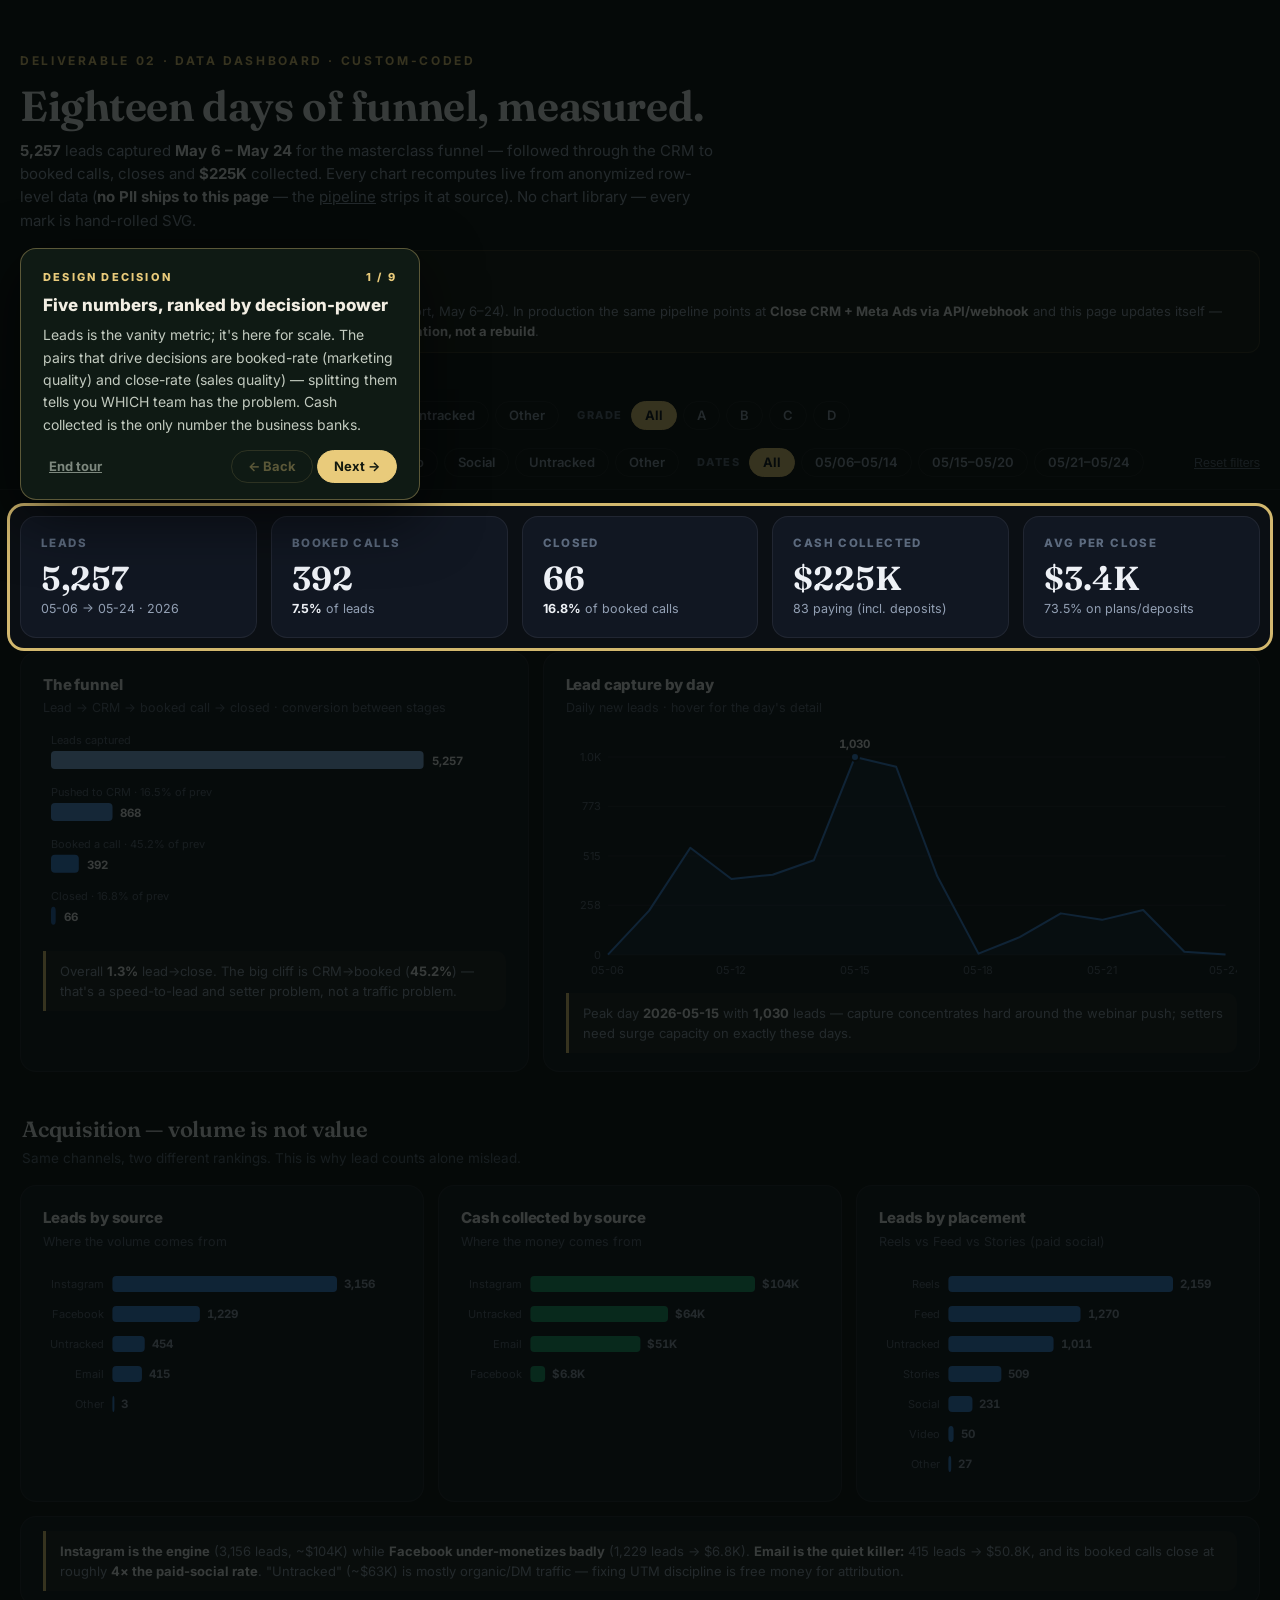
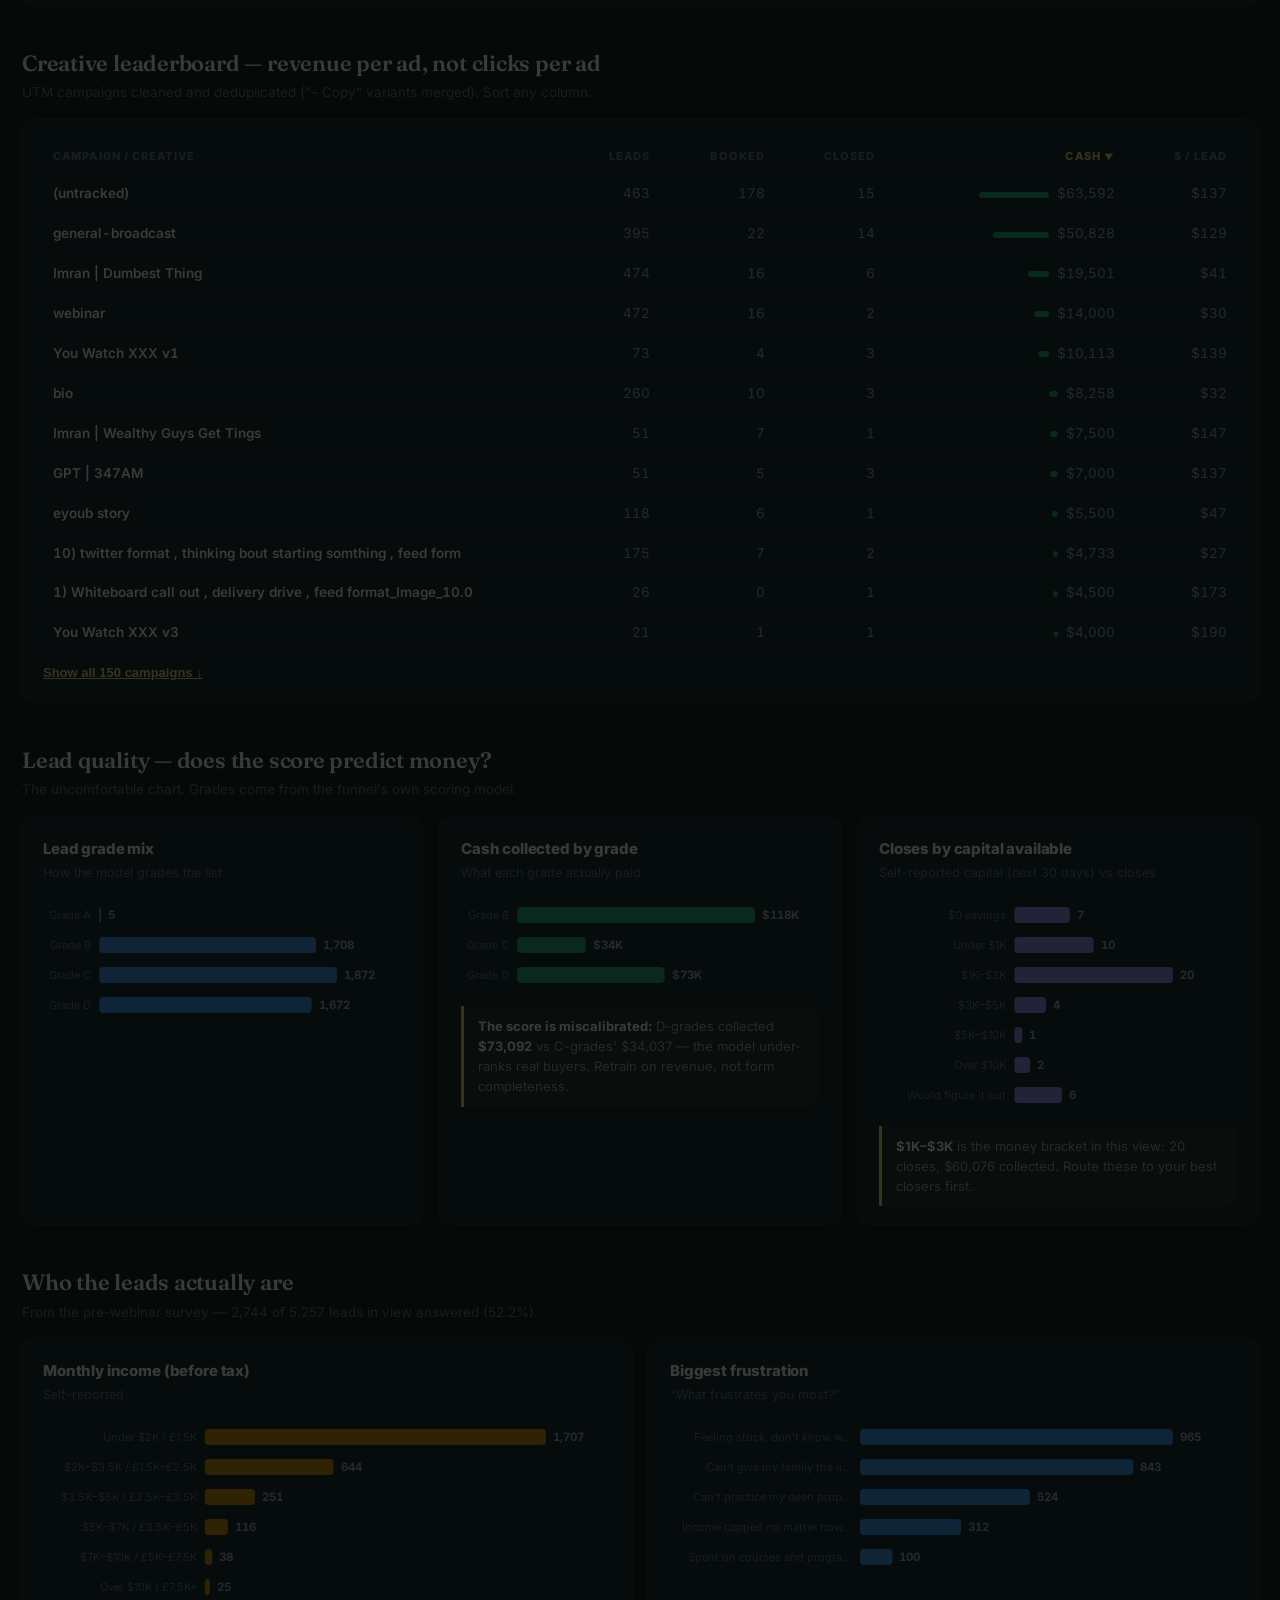
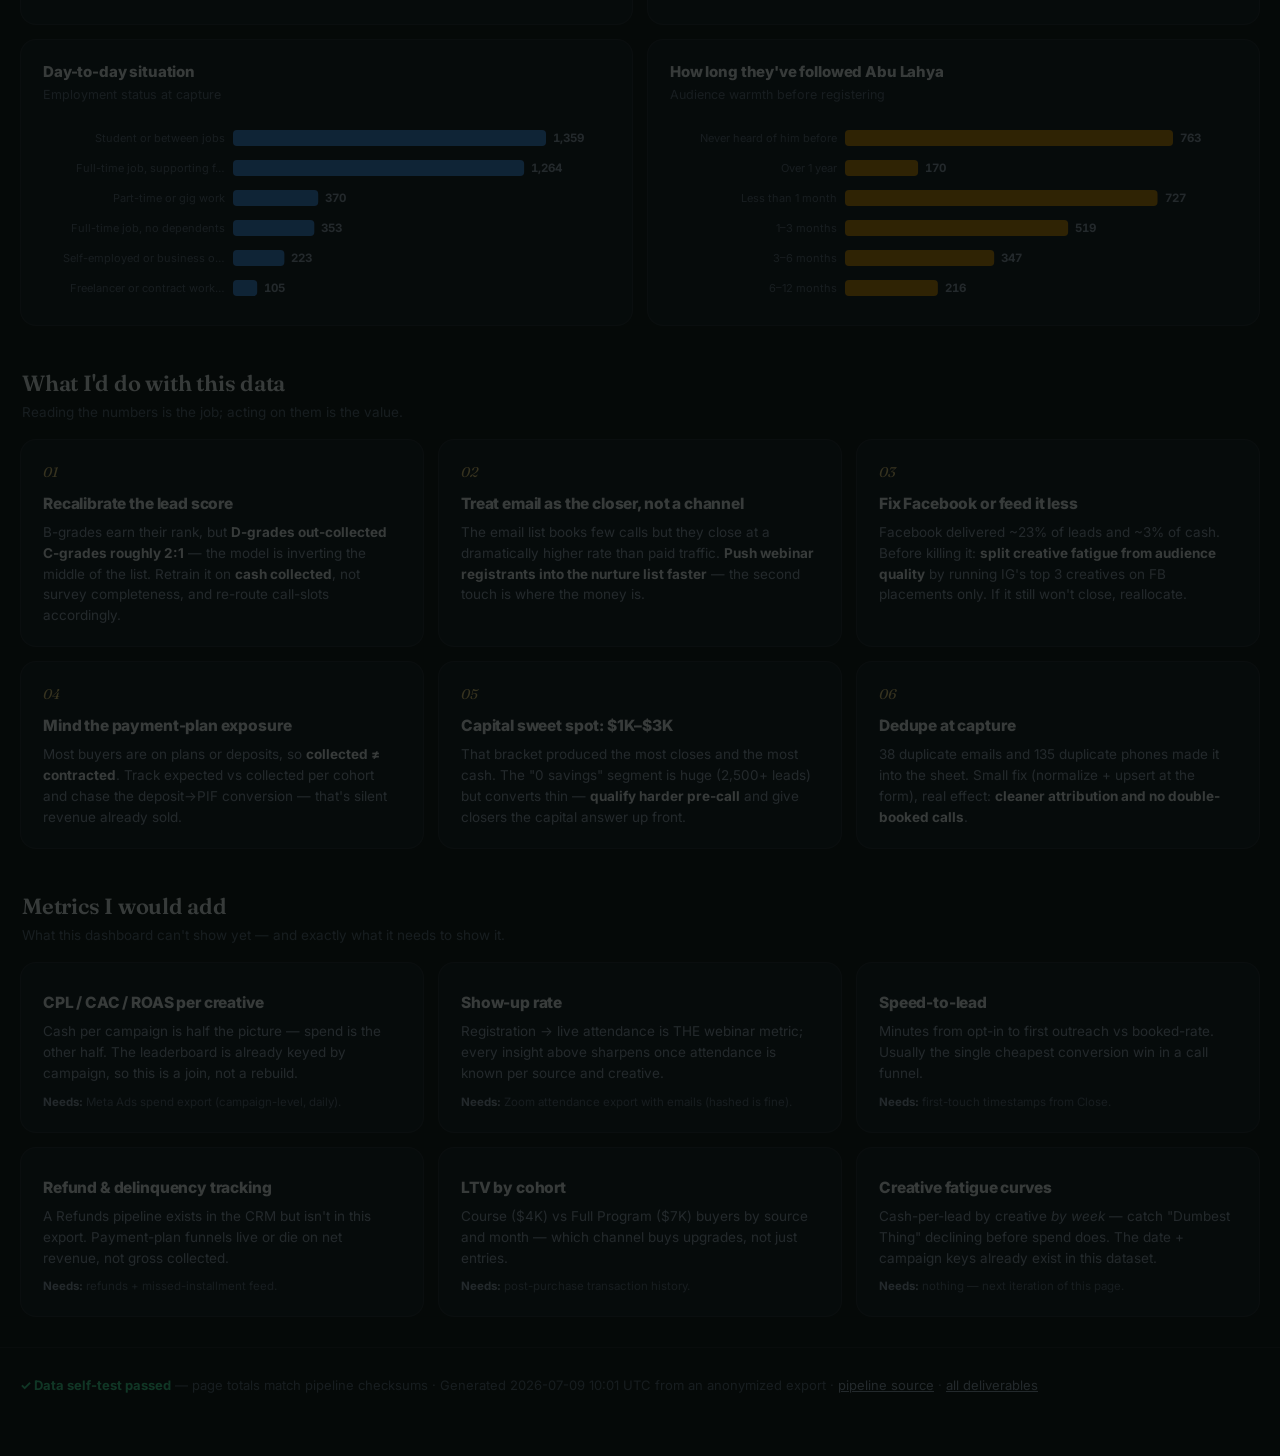
==== commit cfad0956: "Dashboard polish: data-source banner, date filter, empty states - 'Data source' banner: static CSV s" ====
--- a/site/dashboard/index.html
+++ b/site/dashboard/index.html
@@ -42,6 +42,15 @@
 .lede{color:var(--sec);max-width:78ch;font-size:15px}
 .lede b{color:var(--ink)}
 
+/* data-source banner */
+.srcbar{display:flex;align-items:center;gap:12px;flex-wrap:wrap;margin-top:18px;padding:11px 16px;border:1px solid var(--line);border-radius:12px;background:rgba(233,203,123,.05);font-size:13px;color:var(--sec)}
+.srcbar .pill{flex:none;display:inline-flex;align-items:center;gap:7px;font-size:11px;font-weight:800;letter-spacing:.1em;text-transform:uppercase;color:#0d1320;background:var(--accent);border-radius:999px;padding:5px 11px}
+.srcbar .pill .dot{width:7px;height:7px;border-radius:50%;background:#0d1320;animation:pulse 2s infinite}
+@keyframes pulse{50%{opacity:.35}}
+.srcbar b{color:var(--ink)}
+
+.empty{padding:26px 8px;text-align:center;font-size:13px;color:var(--faint)}
+
 /* filters */
 .filters{position:sticky;top:0;z-index:40;background:rgba(11,15,20,.92);backdrop-filter:blur(10px);border-bottom:1px solid var(--hair);padding:12px 0;margin-top:26px}
 .filters .row{display:flex;gap:18px;align-items:center;flex-wrap:wrap}
@@ -137,6 +146,12 @@
     <a href="https://github.com/Kalajar2000/test-task-upwork/blob/claude/upwork-lead-gen-system-oouaha/pipeline/build_dashboard_data.py">pipeline</a> strips it at source).
     No chart library — every mark is hand-rolled SVG.
   </p>
+  <div class="srcbar">
+    <span class="pill"><span class="dot"></span>Data source</span>
+    <span>Currently fed from a <b>static CSV snapshot</b> (the provided export, May 6–24).
+    In production the same pipeline points at <b>Close CRM + Meta Ads via API/webhook</b> and this page updates itself —
+    the data contract is already defined, so going live is <b>configuration, not a rebuild</b>.</span>
+  </div>
 </header>
 
 <div class="filters">
@@ -144,6 +159,7 @@
     <div class="fgroup" id="f-source"><span class="lbl">Source</span></div>
     <div class="fgroup" id="f-grade"><span class="lbl">Grade</span></div>
     <div class="fgroup" id="f-medium"><span class="lbl">Placement</span></div>
+    <div class="fgroup" id="f-dates"><span class="lbl">Dates</span></div>
     <button class="reset" id="f-reset">Reset filters</button>
   </div>
 </div>
@@ -322,8 +338,15 @@
 }
 const hideTip = () => tip.style.opacity = 0;
 
+/* empty state */
+function emptyState(el){
+  el.innerHTML = '<p class="empty">No rows match these filters — loosen one or hit "Reset filters".</p>';
+}
+
 /* generic horizontal bar chart */
 function barsH(el, items, opts={}){
+  items = items.filter(i=>i.v>0 || items.every(x=>x.v===0));
+  if(!items.length || items.every(i=>i.v===0)) return emptyState(el);
   const o = Object.assign({color:BLUE, vfmt:fmt, height:null, tip:null}, opts);
   const W = el.clientWidth || 400, rowH = 30, pad = 4;
   const H = o.height || items.length * rowH + pad*2;
@@ -350,6 +373,7 @@
 
 /* funnel (horizontal ordinal bars with stage conversion) */
 function funnel(el, stages){
+  if(!stages[0].v) return emptyState(el);
   const W = el.clientWidth || 400, rowH = 52, H = stages.length*rowH;
   const max = stages[0].v || 1, labelW = 8, barMax = W - 90;
   let s = `<svg viewBox="0 0 ${W} ${H}" width="100%" role="img">`;
@@ -410,10 +434,22 @@
 }
 
 /* ============ filters ============ */
-const state = { s:"All", g:"All", m:"All" };
+const state = { s:"All", g:"All", m:"All", d:"All" };
 const SOURCES = ["All","Instagram","Facebook","Email","Untracked","Other"];
 const GRADES  = ["All","A","B","C","D"];
 const MEDIUMS = ["All","Reels","Feed","Stories","Video","Social","Untracked","Other"];
+
+/* date presets: whole range split into thirds, labeled with real dates */
+const ALLDATES = [...new Set(ROWS.map(r=>r.d).filter(Boolean))].sort();
+const third = Math.ceil(ALLDATES.length/3);
+const DPRESETS = { "All": null };
+[[0,third],[third,third*2],[third*2,ALLDATES.length]].forEach(([a,b])=>{
+  const slice = ALLDATES.slice(a,b);
+  if(!slice.length) return;
+  const lbl = slice[0].slice(5).replace("-","/") + "–" + slice[slice.length-1].slice(5).replace("-","/");
+  DPRESETS[lbl] = new Set(slice);
+});
+const DATES = Object.keys(DPRESETS);
 
 function chips(elId, values, key){
   const host = document.getElementById(elId);
@@ -426,18 +462,19 @@
   });
 }
 function syncChips(){
-  [["f-source",SOURCES,"s"],["f-grade",GRADES,"g"],["f-medium",MEDIUMS,"m"]].forEach(([id,vals,key])=>{
+  [["f-source",SOURCES,"s"],["f-grade",GRADES,"g"],["f-medium",MEDIUMS,"m"],["f-dates",DATES,"d"]].forEach(([id,vals,key])=>{
     [...document.getElementById(id).querySelectorAll(".chip")].forEach((c,i)=>
       c.classList.toggle("on", state[key]===vals[i]));
   });
 }
-chips("f-source",SOURCES,"s"); chips("f-grade",GRADES,"g"); chips("f-medium",MEDIUMS,"m");
-document.getElementById("f-reset").addEventListener("click", ()=>{ state.s=state.g=state.m="All"; syncChips(); render(); });
+chips("f-source",SOURCES,"s"); chips("f-grade",GRADES,"g"); chips("f-medium",MEDIUMS,"m"); chips("f-dates",DATES,"d");
+document.getElementById("f-reset").addEventListener("click", ()=>{ state.s=state.g=state.m=state.d="All"; syncChips(); render(); });
 
 const filtered = () => ROWS.filter(r =>
   (state.s==="All" || r.s===state.s) &&
   (state.g==="All" || r.g===state.g) &&
-  (state.m==="All" || r.m===state.m));
+  (state.m==="All" || r.m===state.m) &&
+  (state.d==="All" || (DPRESETS[state.d] && DPRESETS[state.d].has(r.d))));
 
 /* ============ render ============ */
 let sortKey = "cash", sortDir = -1, showAll = false;
@@ -465,17 +502,20 @@
     {label:"Booked a call", v:booked},
     {label:"Closed", v:closed},
   ]);
-  document.getElementById("in-funnel").innerHTML =
-    `Overall <b>${pct(closed,leads)}</b> lead→close. The big cliff is CRM→booked (<b>${pct(booked,crm)}</b>) — that's a speed-to-lead and setter problem, not a traffic problem.`;
+  document.getElementById("in-funnel").innerHTML = leads
+    ? `Overall <b>${pct(closed,leads)}</b> lead→close. The big cliff is CRM→booked (<b>${pct(booked,crm)}</b>) — that's a speed-to-lead and setter problem, not a traffic problem.`
+    : `Nothing to measure here — no leads match the current filters.`;
 
   /* daily */
   const byDay = {};
   rows.forEach(r=>{ if(!r.d) return; byDay[r.d] = byDay[r.d]||{v:0,cash:0}; byDay[r.d].v++; byDay[r.d].cash+=r.cash; });
   const days = Object.keys(byDay).sort().map(d=>({label:d, v:byDay[d].v, cash:byDay[d].cash}));
   if(days.length) lineChart(document.getElementById("ch-daily"), days);
+  else emptyState(document.getElementById("ch-daily"));
   const peak = days.reduce((a,b)=>b.v>a.v?b:a, {v:0,label:"–"});
-  document.getElementById("in-daily").innerHTML =
-    `Peak day <b>${peak.label}</b> with <b>${fmt(peak.v)}</b> leads — capture concentrates hard around the webinar push; setters need surge capacity on exactly these days.`;
+  document.getElementById("in-daily").innerHTML = days.length
+    ? `Peak day <b>${peak.label}</b> with <b>${fmt(peak.v)}</b> leads — capture concentrates hard around the webinar push; setters need surge capacity on exactly these days.`
+    : `No captures in this filter window.`;
 
   /* by source (two charts, one measure each — never a dual axis) */
   const agg = (key, val) => {
@@ -485,7 +525,7 @@
   };
   barsH(document.getElementById("ch-src-leads"), agg("s").slice(0,6), {color:BLUE});
   barsH(document.getElementById("ch-src-cash"), agg("s", r=>r.cash).filter(i=>i.v>0).slice(0,6), {color:AQUA, vfmt:moneyK});
-  barsH(document.getElementById("ch-medium"), agg("m").filter(i=>i.label!=="Untracked").slice(0,6), {color:BLUE});
+  barsH(document.getElementById("ch-medium"), agg("m").slice(0,7), {color:BLUE});
   if(state.s==="All" && state.g==="All" && state.m==="All"){
     document.getElementById("in-source").innerHTML =
       `<b>Instagram is the engine</b> (3,156 leads, ~$104K) while <b>Facebook under-monetizes badly</b> (1,229 leads → $6.8K). ` +
@@ -511,12 +551,12 @@
   const cols = [["c","Campaign / creative"],["leads","Leads"],["bk","Booked"],["cl","Closed"],["cash","Cash"],["cpl","$ / lead"]];
   document.getElementById("board").innerHTML =
     `<thead><tr>${cols.map(([k,l])=>`<th data-k="${k}" class="${sortKey===k?"on":""}">${l} <span class="dir">${sortKey===k?(sortDir<0?"▼":"▲"):""}</span></th>`).join("")}</tr></thead>` +
-    `<tbody>${view.map(x=>`<tr>
+    `<tbody>${view.length ? view.map(x=>`<tr>
       <td title="${esc(x.c)}">${esc(x.c)}</td>
       <td>${fmt(x.leads)}</td><td>${fmt(x.bk)}</td><td>${fmt(x.cl)}</td>
       <td><span class="bar" style="width:${Math.max(2,x.cash/maxCash*70)}px"></span>${money(x.cash)}</td>
       <td>${x.cash? "$"+x.cpl.toFixed(0) : "–"}</td>
-    </tr>`).join("")}</tbody>`;
+    </tr>`).join("") : `<tr><td colspan="6" style="text-align:center;color:var(--faint);padding:22px">No campaigns match these filters.</td></tr>`}</tbody>`;
   document.getElementById("board").querySelectorAll("th").forEach(th=>{
     th.addEventListener("click", ()=>{
       const k = th.dataset.k;
@@ -540,7 +580,7 @@
     tip: it => { const x = gm.find(y=>`Grade ${y.g}`===it.label);
       return `<span class="t">${it.label}</span><b>${money(x.cash)}</b> collected<br>close rate ${pct(x.cl,x.n)}`; }});
   const B = gm[1], C = gm[2], D = gm[3];
-  document.getElementById("in-grade").innerHTML = (D.cash > C.cash)
+  document.getElementById("in-grade").innerHTML = !leads ? "No graded rows in view." : (D.cash > C.cash)
     ? `<b>The score is miscalibrated:</b> D-grades collected <b>${money(D.cash)}</b> vs C-grades' ${money(C.cash)} — the model under-ranks real buyers. Retrain on revenue, not form completeness.`
     : `In this filtered view grades rank as designed (B ${moneyK(B.cash)} · C ${moneyK(C.cash)} · D ${moneyK(D.cash)}).`;
 
